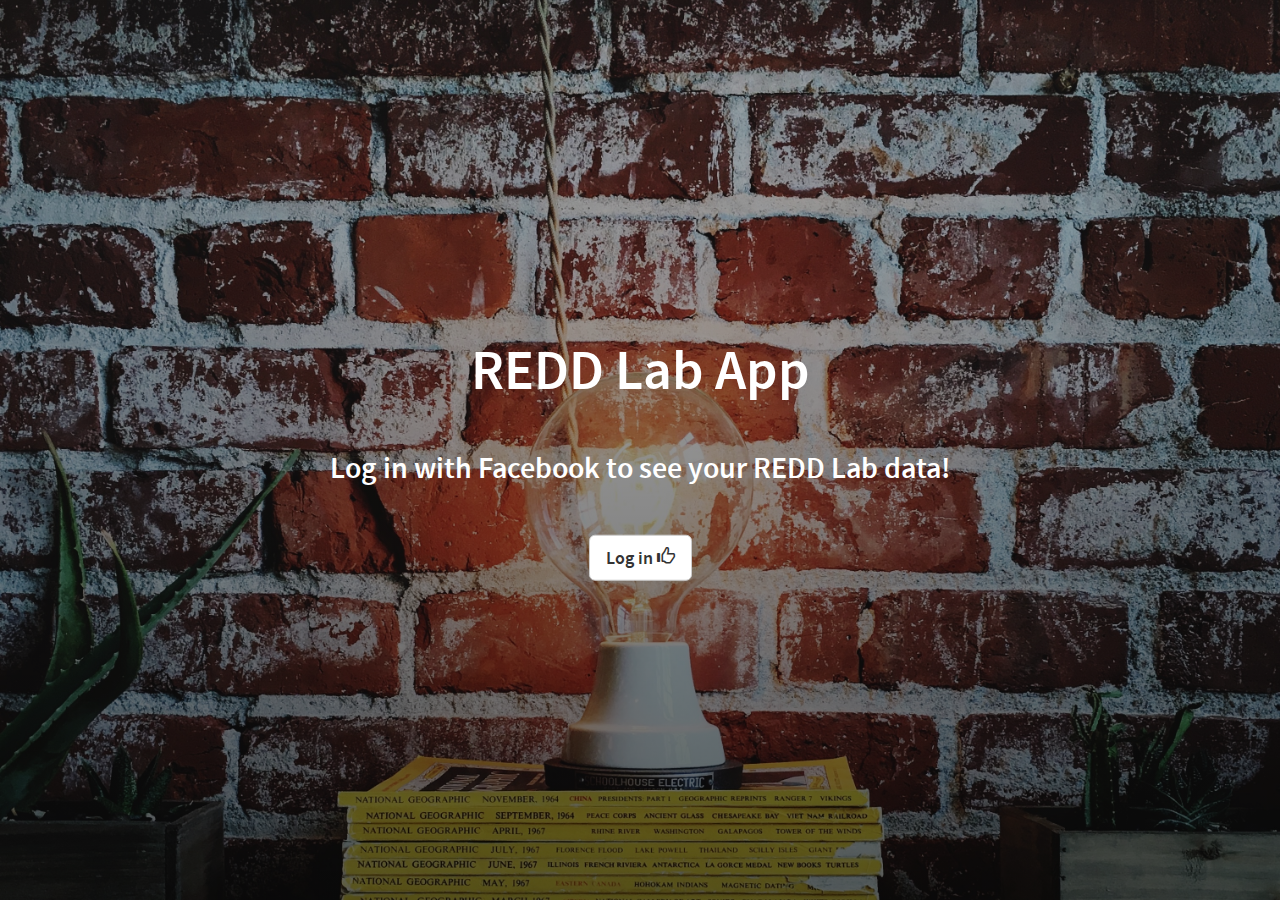
==== index.html @ 3f2c95b1 "Initial" ====
<!DOCTYPE html>
<html lang="en">
<head>
  <meta charset="utf-8">
  <meta http-equiv="X-UA-Compatible" content="IE=edge">
  <meta name="viewport" content="width=device-width, initial-scale=1">
  <title>REDD Lab App</title>
  <meta name="description" content="REDD Lab App">
  <meta name="author" content="Aalto University Software Business Lab">

  <link href="bootstrap/css/bootstrap.min.css" rel="stylesheet">
  <link rel="stylesheet" href="style.css">

  <!--[if lt IE 9]>
    <script src="https://oss.maxcdn.com/html5shiv/3.7.2/html5shiv.min.js"></script>
    <script src="https://oss.maxcdn.com/respond/1.4.2/respond.min.js"></script>
  <![endif]-->
</head>

<body>

  <div class="full-page">
    <div class="head">
      <h1>REDD Lab App</h1><br>
      <h2>Log in with Facebook to see your REDD Lab data!</h2><br><br>
      <a href="logged.html">
        <button type="button" class="btn btn-default btn-lg">
          Log in <span class="glyphicon glyphicon-thumbs-up" aria-hidden="true"></span>
        </button>
      </a>
    </div>
  </div>

  <!-- SCRIPTS -->

  <!-- JQUERY -->
  <script src="https://ajax.googleapis.com/ajax/libs/jquery/1.11.3/jquery.min.js"></script>

  <!-- BOOTSTRAP CORE JS -->
  <script src="bootstrap/js/bootstrap.min.js"></script>

</body>

</html>
---- style.css ----
@font-face {
    font-family: 'source_sans_problack';
    src: url('fonts/sourcesanspro-black-webfont.eot');
    src: url('fonts/sourcesanspro-black-webfont.eot?#iefix') format('embedded-opentype'),
         url('fonts/sourcesanspro-black-webfont.woff2') format('woff2'),
         url('fonts/sourcesanspro-black-webfont.woff') format('woff'),
         url('fonts/sourcesanspro-black-webfont.ttf') format('truetype'),
         url('fonts/sourcesanspro-black-webfont.svg#source_sans_problack') format('svg');
    font-weight: normal;
    font-style: normal;
}

@font-face {
    font-family: 'source_sans_problack_italic';
    src: url('fonts/sourcesanspro-blackit-webfont.eot');
    src: url('fonts/sourcesanspro-blackit-webfont.eot?#iefix') format('embedded-opentype'),
         url('fonts/sourcesanspro-blackit-webfont.woff2') format('woff2'),
         url('fonts/sourcesanspro-blackit-webfont.woff') format('woff'),
         url('fonts/sourcesanspro-blackit-webfont.ttf') format('truetype'),
         url('fonts/sourcesanspro-blackit-webfont.svg#source_sans_problack_italic') format('svg');
    font-weight: normal;
    font-style: normal;
}

@font-face {
    font-family: 'source_sans_probold';
    src: url('fonts/sourcesanspro-bold-webfont.eot');
    src: url('fonts/sourcesanspro-bold-webfont.eot?#iefix') format('embedded-opentype'),
         url('fonts/sourcesanspro-bold-webfont.woff2') format('woff2'),
         url('fonts/sourcesanspro-bold-webfont.woff') format('woff'),
         url('fonts/sourcesanspro-bold-webfont.ttf') format('truetype'),
         url('fonts/sourcesanspro-bold-webfont.svg#source_sans_probold') format('svg');
    font-weight: normal;
    font-style: normal;
}

@font-face {
    font-family: 'source_sans_probold_italic';
    src: url('fonts/sourcesanspro-boldit-webfont.eot');
    src: url('fonts/sourcesanspro-boldit-webfont.eot?#iefix') format('embedded-opentype'),
         url('fonts/sourcesanspro-boldit-webfont.woff2') format('woff2'),
         url('fonts/sourcesanspro-boldit-webfont.woff') format('woff'),
         url('fonts/sourcesanspro-boldit-webfont.ttf') format('truetype'),
         url('fonts/sourcesanspro-boldit-webfont.svg#source_sans_probold_italic') format('svg');
    font-weight: normal;
    font-style: normal;
}

@font-face {
    font-family: 'source_sans_proextralight';
    src: url('fonts/sourcesanspro-extralight-webfont.eot');
    src: url('fonts/sourcesanspro-extralight-webfont.eot?#iefix') format('embedded-opentype'),
         url('fonts/sourcesanspro-extralight-webfont.woff2') format('woff2'),
         url('fonts/sourcesanspro-extralight-webfont.woff') format('woff'),
         url('fonts/sourcesanspro-extralight-webfont.ttf') format('truetype'),
         url('fonts/sourcesanspro-extralight-webfont.svg#source_sans_proextralight') format('svg');
    font-weight: normal;
    font-style: normal;
}

@font-face {
    font-family: 'source_sans_proXLtIt';
    src: url('fonts/sourcesanspro-extralightit-webfont.eot');
    src: url('fonts/sourcesanspro-extralightit-webfont.eot?#iefix') format('embedded-opentype'),
         url('fonts/sourcesanspro-extralightit-webfont.woff2') format('woff2'),
         url('fonts/sourcesanspro-extralightit-webfont.woff') format('woff'),
         url('fonts/sourcesanspro-extralightit-webfont.ttf') format('truetype'),
         url('fonts/sourcesanspro-extralightit-webfont.svg#source_sans_proXLtIt') format('svg');
    font-weight: normal;
    font-style: normal;
}

@font-face {
    font-family: 'source_sans_proitalic';
    src: url('fonts/sourcesanspro-it-webfont.eot');
    src: url('fonts/sourcesanspro-it-webfont.eot?#iefix') format('embedded-opentype'),
         url('fonts/sourcesanspro-it-webfont.woff2') format('woff2'),
         url('fonts/sourcesanspro-it-webfont.woff') format('woff'),
         url('fonts/sourcesanspro-it-webfont.ttf') format('truetype'),
         url('fonts/sourcesanspro-it-webfont.svg#source_sans_proitalic') format('svg');
    font-weight: normal;
    font-style: normal;
}

@font-face {
    font-family: 'source_sans_prolight';
    src: url('fonts/sourcesanspro-light-webfont.eot');
    src: url('fonts/sourcesanspro-light-webfont.eot?#iefix') format('embedded-opentype'),
         url('fonts/sourcesanspro-light-webfont.woff2') format('woff2'),
         url('fonts/sourcesanspro-light-webfont.woff') format('woff'),
         url('fonts/sourcesanspro-light-webfont.ttf') format('truetype'),
         url('fonts/sourcesanspro-light-webfont.svg#source_sans_prolight') format('svg');
    font-weight: normal;
    font-style: normal;
}

@font-face {
    font-family: 'source_sans_prolight_italic';
    src: url('fonts/sourcesanspro-lightit-webfont.eot');
    src: url('fonts/sourcesanspro-lightit-webfont.eot?#iefix') format('embedded-opentype'),
         url('fonts/sourcesanspro-lightit-webfont.woff2') format('woff2'),
         url('fonts/sourcesanspro-lightit-webfont.woff') format('woff'),
         url('fonts/sourcesanspro-lightit-webfont.ttf') format('truetype'),
         url('fonts/sourcesanspro-lightit-webfont.svg#source_sans_prolight_italic') format('svg');
    font-weight: normal;
    font-style: normal;
}

@font-face {
    font-family: 'source_sans_proregular';
    src: url('fonts/sourcesanspro-regular-webfont.eot');
    src: url('fonts/sourcesanspro-regular-webfont.eot?#iefix') format('embedded-opentype'),
         url('fonts/sourcesanspro-regular-webfont.woff2') format('woff2'),
         url('fonts/sourcesanspro-regular-webfont.woff') format('woff'),
         url('fonts/sourcesanspro-regular-webfont.ttf') format('truetype'),
         url('fonts/sourcesanspro-regular-webfont.svg#source_sans_proregular') format('svg');
    font-weight: normal;
    font-style: normal;
}

@font-face {
    font-family: 'source_sans_prosemibold';
    src: url('fonts/sourcesanspro-semibold-webfont.eot');
    src: url('fonts/sourcesanspro-semibold-webfont.eot?#iefix') format('embedded-opentype'),
         url('fonts/sourcesanspro-semibold-webfont.woff2') format('woff2'),
         url('fonts/sourcesanspro-semibold-webfont.woff') format('woff'),
         url('fonts/sourcesanspro-semibold-webfont.ttf') format('truetype'),
         url('fonts/sourcesanspro-semibold-webfont.svg#source_sans_prosemibold') format('svg');
    font-weight: normal;
    font-style: normal;
}

@font-face {
    font-family: 'source_sans_proSBdIt';
    src: url('fonts/sourcesanspro-semiboldit-webfont.eot');
    src: url('fonts/sourcesanspro-semiboldit-webfont.eot?#iefix') format('embedded-opentype'),
         url('fonts/sourcesanspro-semiboldit-webfont.woff2') format('woff2'),
         url('fonts/sourcesanspro-semiboldit-webfont.woff') format('woff'),
         url('fonts/sourcesanspro-semiboldit-webfont.ttf') format('truetype'),
         url('fonts/sourcesanspro-semiboldit-webfont.svg#source_sans_proSBdIt') format('svg');
    font-weight: normal;
    font-style: normal;
}

html {
	width: 100%;
	margin: 0;
	padding: 0;
}

body {
	width: 100%;
	margin: 0;
	padding: 0;
	font-family: 'source_sans_prosemibold';
	color: white;
}

h1 {
	font-size: 4em;
}

.full-page {
	margin: 0;
	padding: 0;
	width: 100%;
	min-height: 700px; /* fallback */
	min-height: 100vh;
	text-align: center;
	position: relative;
	background-color: #FFFFFF;
	background: linear-gradient(rgba(0, 0, 0, 0.2), rgba(0, 0, 0, 0.6)), url("bg.jpg") no-repeat center 28%;
	filter: progid:DXImageTransform.Microsoft.AlphaImageLoader(src='team2.jpg', sizingMethod='scale');
	-ms-filter: "progid:DXImageTransform.Microsoft.AlphaImageLoader(src='team2.jpg', sizingMethod='scale')";
	-webkit-background-size: cover;
  	-moz-background-size: cover;
  	-o-background-size: cover;
	background-size: cover;
}

.head {
	position: absolute;
	top: 50%; left: 50%;
	transform: translate(-50%, -50%);
	width: 65%;
	min-height: vh;
}

@media (max-width: 767px) {
    .head {
    	width: 90%;
    }
}
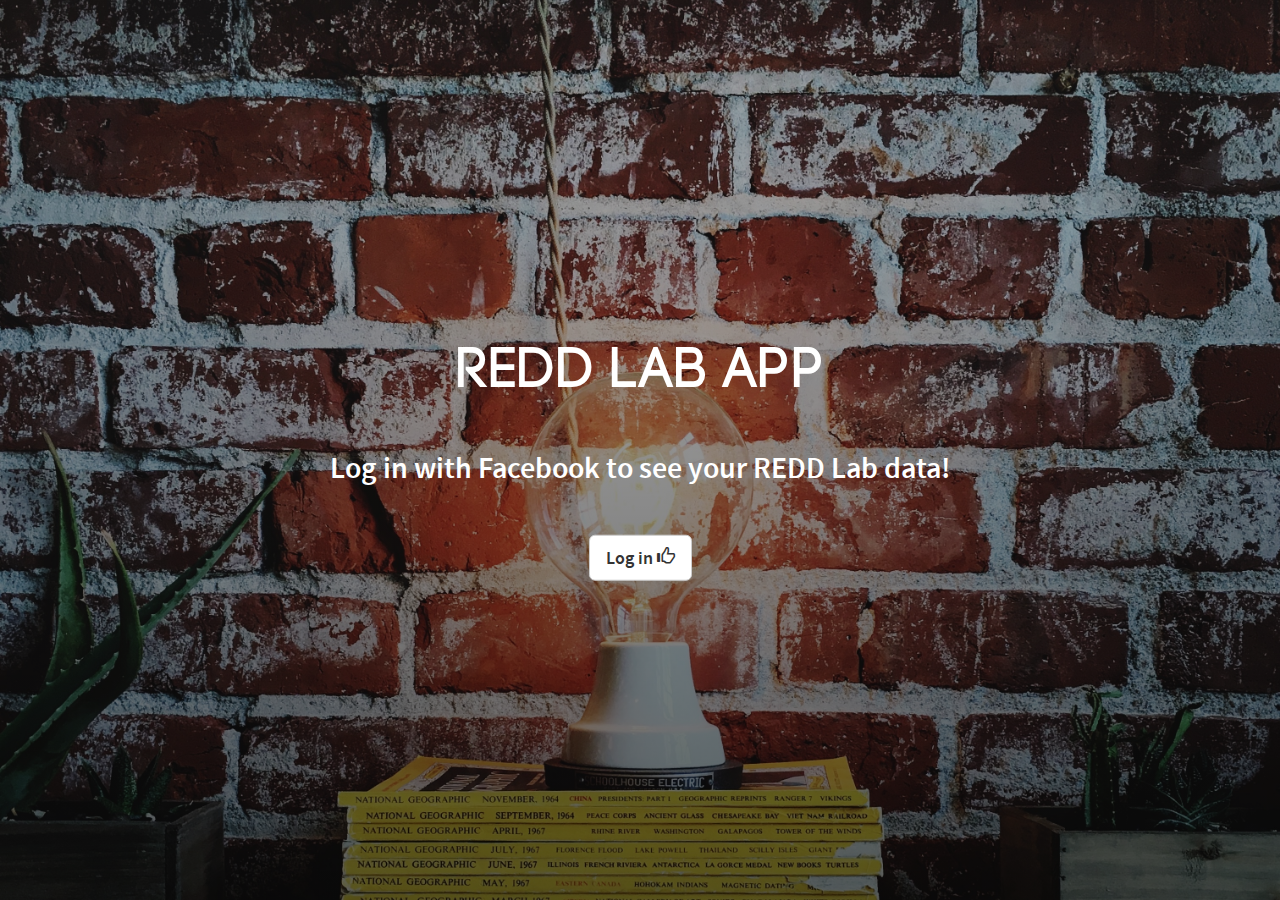
==== commit b4209d10: "Favicon added" ====
--- a/index.html
+++ b/index.html
@@ -7,6 +7,8 @@
   <title>REDD Lab App</title>
   <meta name="description" content="REDD Lab App">
   <meta name="author" content="Aalto University Software Business Lab">
+  <link rel="shortcut icon" href="favicon.ico" type="image/x-icon">
+  <link rel="icon" href="favicon.ico" type="image/x-icon">
 
   <link href="bootstrap/css/bootstrap.min.css" rel="stylesheet">
   <link rel="stylesheet" href="style.css">
--- a/style.css
+++ b/style.css
@@ -1,3 +1,5 @@
+/* WEBFONTS */
+
 @font-face {
     font-family: 'source_sans_problack';
     src: url('fonts/sourcesanspro-black-webfont.eot');
@@ -142,6 +144,18 @@
     font-style: normal;
 }
 
+@font-face {
+    font-family: 'code_pro_demoregular';
+    src: url('fonts/Code_Pro_Demo-webfont.eot');
+    src: url('fonts/Code_Pro_Demo-webfont.eot?#iefix') format('embedded-opentype'),
+         url('fonts/Code_Pro_Demo-webfont.woff2') format('woff2'),
+         url('fonts/Code_Pro_Demo-webfont.woff') format('woff'),
+         url('fonts/Code_Pro_Demo-webfont.ttf') format('truetype'),
+         url('fonts/Code_Pro_Demo-webfont.svg#code_pro_demoregular') format('svg');
+    font-weight: normal;
+    font-style: normal;
+}
+
 html {
 	width: 100%;
 	margin: 0;
@@ -153,12 +167,34 @@
 	margin: 0;
 	padding: 0;
 	font-family: 'source_sans_prosemibold';
-	color: white;
 }
 
 h1 {
 	font-size: 4em;
-}
+    font-family: 'code_pro_demoregular';
+    color: white;
+}
+
+h2 {
+    color: white;
+}
+
+h3 {
+    font-family: 'code_pro_demoregular';
+    text-align: left;
+}
+
+h4 {
+    font-family: 'code_pro_demoregular';
+    text-align: left;
+}
+
+h5 {
+    font-size: 1.2em;
+    font-family: 'source_sans_prosemibold';
+}
+
+/* Full page div for all pages, fallback in pixels */
 
 .full-page {
 	margin: 0;
@@ -168,26 +204,196 @@
 	min-height: 100vh;
 	text-align: center;
 	position: relative;
-	background-color: #FFFFFF;
-	background: linear-gradient(rgba(0, 0, 0, 0.2), rgba(0, 0, 0, 0.6)), url("bg.jpg") no-repeat center 28%;
-	filter: progid:DXImageTransform.Microsoft.AlphaImageLoader(src='team2.jpg', sizingMethod='scale');
-	-ms-filter: "progid:DXImageTransform.Microsoft.AlphaImageLoader(src='team2.jpg', sizingMethod='scale')";
-	-webkit-background-size: cover;
-  	-moz-background-size: cover;
-  	-o-background-size: cover;
-	background-size: cover;
-}
+	background-color: black;
+    background: linear-gradient(rgba(0, 0, 0, 0.2), rgba(0, 0, 0, 0.6)), url("bg.jpg") no-repeat center 28%;
+    filter: progid:DXImageTransform.Microsoft.AlphaImageLoader(src='team2.jpg', sizingMethod='scale');
+    -ms-filter: "progid:DXImageTransform.Microsoft.AlphaImageLoader(src='team2.jpg', sizingMethod='scale')";
+    -webkit-background-size: cover;
+    -moz-background-size: cover;
+    -o-background-size: cover;
+    background-size: cover;
+    background-attachment: fixed;
+    color: #FFFFFF;
+}
+
+/* Heading container for index + logged. Vertically centered with position:absolute,
+which doesn't work too nicely if page resized vertically to a small size. :E */
 
 .head {
 	position: absolute;
 	top: 50%; left: 50%;
 	transform: translate(-50%, -50%);
 	width: 65%;
-	min-height: vh;
 }
 
 @media (max-width: 767px) {
     .head {
     	width: 90%;
     }
+}
+
+.btn:focus, .btn:active {
+    outline: none;
+}
+
+.btn.disabled {
+    cursor: pointer;
+}
+
+a.btn.disabled {
+    pointer-events: auto;
+}
+
+/* Container for Dashboard */
+
+.dashboard-container {
+    background: none;
+
+    margin-bottom: 35px; /* fallback */
+    padding-bottom: 35px; /* fallback */
+    padding-top: 49px; /* fallback */
+
+    margin-bottom: 5vh;
+    padding-bottom: 5vh;
+    padding-top: 7vh;
+
+    color: black;
+}
+
+#ranking {
+    text-align: justify;
+    padding-left: 2%;
+    padding-right: 2%;
+}
+
+/* Ordered list styling */
+
+ol {
+    counter-reset: li;
+    margin-left: 0;
+    padding-left: 0;
+}
+
+ol > li {
+    position: relative;
+    margin: 0 0 6px 2em;
+    padding-left: 1%;
+    list-style: none;
+    background: #F6F66;
+    padding-top: 35px; /* fallback */
+    padding-top: 5vh;
+}
+
+ol > li:before {
+    content: counter(li);
+    counter-increment: li;
+    position: absolute;
+    left: -1.5em;
+    -moz-box-sizing: border-box;
+    -webkit-box-sizing: border-box;
+    box-sizing: border-box;
+    width: 2em;
+    margin-right: 8px;
+    color: white;
+    font-family: 'code_pro_demoregular';
+    font-size: 3em;
+    text-align: center;
+}
+
+li ol,
+li ul {
+    margin-top: 6px;
+}
+
+ol ol li:last-child {
+    margin-bottom: 0;
+}
+
+.row {
+    min-height: 140px; /* fallback */
+    min-height: 20vh;
+    background-color: #F9F9F9;
+}
+
+.col-md-3 {
+    text-align: center;
+    font-size: 1.5em;
+    font-family: 'code_pro_demoregular';
+}
+
+.icon {
+    width: 6%;
+}
+
+.icon-container {
+    padding-top: 14px; /* fallback */
+    padding-bottom: 14px; /* fallback */
+
+    padding-top: 2vh;
+    padding-bottom: 2vh;
+    text-align: left;
+    width: 100%;
+    height: auto;
+    font-family: 'code_pro_demoregular';
+    font-size: 2.5em;
+}
+
+/* Pie Charts */
+
+.chart-container {
+    display: block;
+    width: 100%;
+    min-height: 105px; /* fallback */
+    min-height: 15vh;
+    position: relative;
+    margin: 0 auto;
+    padding-top: 14px; /* fallback */
+    padding-top: 2vh;
+}
+
+canvas {
+    width: 100%;
+    height: auto;
+}
+
+/* Labels for Pie Charts */
+
+.pie-legend li span {
+    width: 1em;
+    height: 1em;
+    display: inline-block;
+    margin-right: 5px;
+}
+
+.pie-legend {
+    list-style: none;
+    text-align: left;
+    padding-left: 0;
+    padding-top: 21px; /* fallback */
+    padding-top: 3vh;
+}
+
+footer {
+    font-family: "code_pro_demoregular";
+    color: white;
+    text-align: center;
+    padding: 7px; /* fallback */
+    padding: 1vh;
+    background: none;
+}
+
+footer a {
+    color: white;
+    text-decoration: underline;
+}
+
+footer a:hover, footer a:focus, footer a:active {
+    color: #E9E9E9;
+}
+
+#logout {
+    position: absolute;
+    right: 1%;
+    top: 14px; /* fallback */
+    top: 2vh;
 }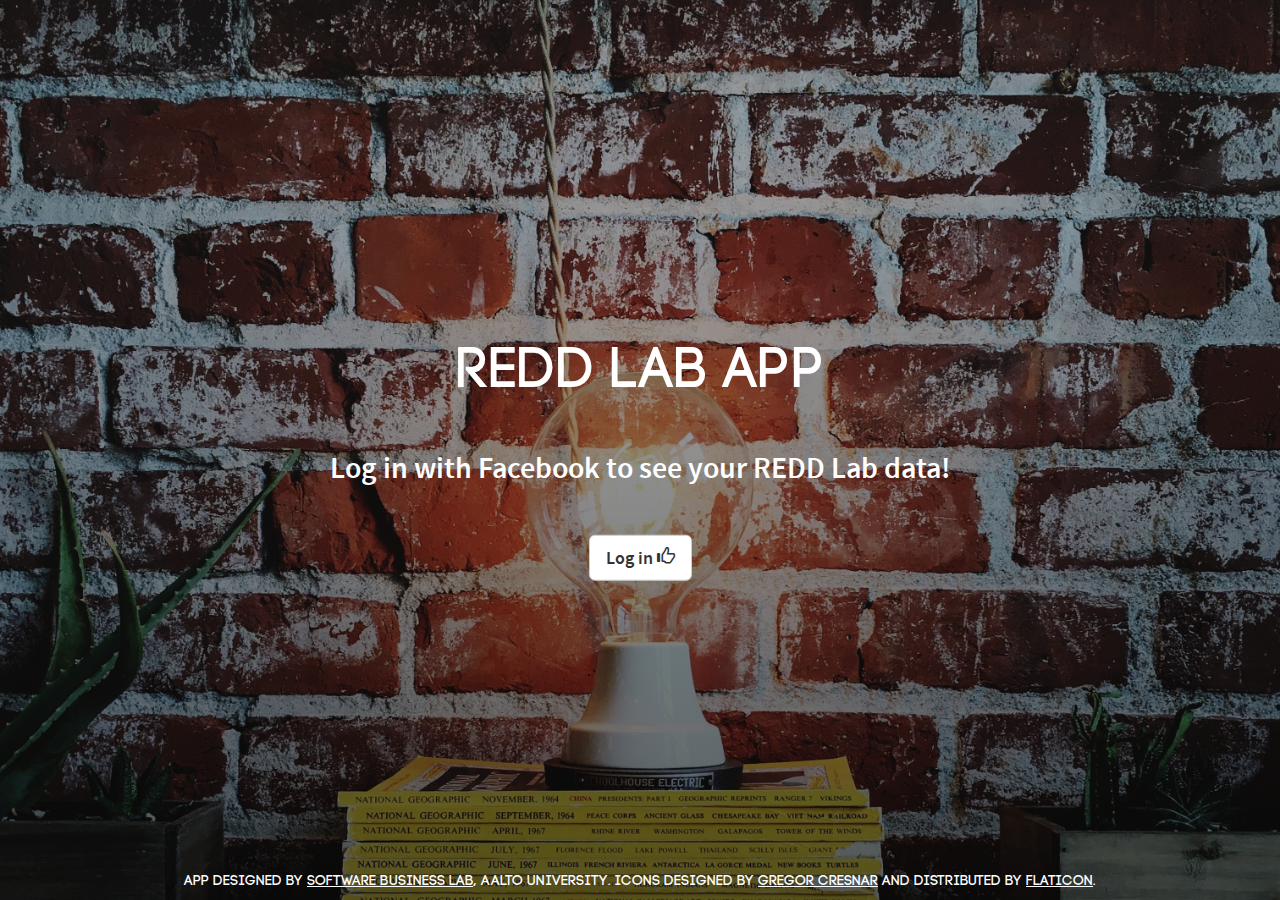
==== commit e1f7e2cf: "Footer fixed to bottom" ====
--- a/index.html
+++ b/index.html
@@ -31,6 +31,9 @@
         </button>
       </a>
     </div>
+    <footer>
+        App designed by <a href="http://www.softwarebusinesslab.fi" target="_blank">Software Business Lab</a>, Aalto University. Icons designed by <a href="http://www.flaticon.com/packs/multimedia-collection" target="_blank">Gregor Cresnar</a> and distributed by <a href="http://www.flaticon.com/" target="_blank">Flaticon</a>.
+    </footer>
   </div>
 
   <!-- SCRIPTS -->
--- a/style.css
+++ b/style.css
@@ -249,12 +249,10 @@
 .dashboard-container {
     background: none;
 
-    margin-bottom: 35px; /* fallback */
     padding-bottom: 35px; /* fallback */
     padding-top: 49px; /* fallback */
 
-    margin-bottom: 5vh;
-    padding-bottom: 5vh;
+    padding-bottom: 7vh;
     padding-top: 7vh;
 
     color: black;
@@ -377,9 +375,13 @@
     font-family: "code_pro_demoregular";
     color: white;
     text-align: center;
-    padding: 7px; /* fallback */
-    padding: 1vh;
-    background: none;
+    margin: 0 auto;
+    padding-top: 1vh;
+    padding-bottom: 1vh;
+    min-height: 2vh;
+    position: absolute;
+    bottom: 0;
+    width: 100%;
 }
 
 footer a {
